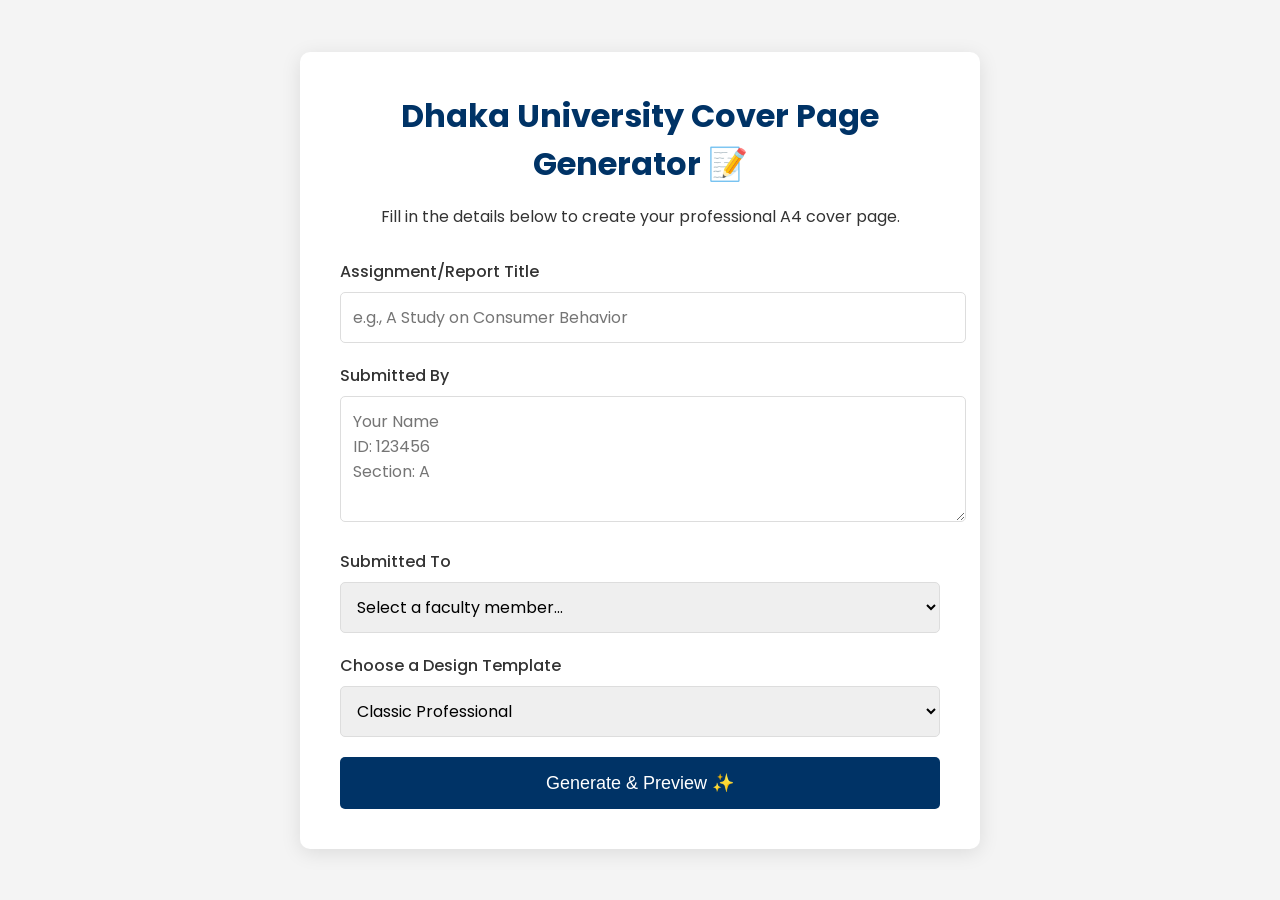
==== index.html @ d12b5afe "Add files via upload" ====
<!DOCTYPE html>
<html lang="en">
<head>
    <meta charset="UTF-8">
    <meta name="viewport" content="width=device-width, initial-scale=1.0">
    <title>DU Cover Page Generator</title>
    <link rel="stylesheet" href="style.css">
    <link rel="preconnect" href="https://fonts.googleapis.com">
    <link rel="preconnect" href="https://fonts.gstatic.com" crossorigin>
    <link href="https://fonts.googleapis.com/css2?family=Poppins:wght@300;400;500;700&display=swap" rel="stylesheet">
</head>
<body>

    <div class="container">
        <header>
            <h1>Dhaka University Cover Page Generator 📝</h1>
            <p>Fill in the details below to create your professional A4 cover page.</p>
        </header>
        
        <form id="cover-form">
            <div class="form-group">
                <label for="title">Assignment/Report Title</label>
                <input type="text" id="title" placeholder="e.g., A Study on Consumer Behavior" required>
            </div>

            <div class="form-group">
                <label for="submitted-by">Submitted By</label>
                <textarea id="submitted-by" rows="4" placeholder="Your Name&#10;ID: 123456&#10;Section: A" required></textarea>
            </div>

            <div class="form-group">
                <label for="teacher-list">Submitted To</label>
                <select id="teacher-list" required>
                    <option value="" disabled selected>Select a faculty member...</option>
                    </select>
            </div>

            <div class="form-group">
                <label for="template">Choose a Design Template</label>
                <select id="template" required>
                    <option value="template-1" selected>Classic Professional</option>
                    <option value="template-2">Modern Minimalist</option>
                    <option value="template-3">Elegant Border</option>
                    <option value="template-4">Bold Header</option>
                    <option value="template-5">Simple Centered</option>
                </select>
            </div>

            <button type="submit">Generate & Preview ✨</button>
        </form>
    </div>

    <script src="script.js"></script>
</body>
</html>
---- style.css ----
/* --- Global Styles & Main Page --- */
:root {
    --primary-color: #003366; /* DU Blue */
    --secondary-color: #f4f4f4;
    --text-color: #333;
    --border-color: #ddd;
    --font-main: 'Poppins', sans-serif;
    --font-serif: 'Merriweather', serif;
    --font-slab: 'Roboto Slab', serif;
}

body {
    font-family: var(--font-main);
    background-color: var(--secondary-color);
    color: var(--text-color);
    display: flex;
    justify-content: center;
    align-items: center;
    min-height: 100vh;
    margin: 0;
    padding: 20px;
    box-sizing: border-box;
}

.container {
    background: #fff;
    padding: 40px;
    border-radius: 10px;
    box-shadow: 0 4px 20px rgba(0, 0, 0, 0.1);
    width: 100%;
    max-width: 600px;
}

header {
    text-align: center;
    margin-bottom: 30px;
}

header h1 {
    color: var(--primary-color);
    margin: 0;
}

.form-group {
    margin-bottom: 20px;
}

.form-group label {
    display: block;
    font-weight: 500;
    margin-bottom: 8px;
}

.form-group input,
.form-group textarea,
.form-group select {
    width: 100%;
    padding: 12px;
    border: 1px solid var(--border-color);
    border-radius: 5px;
    font-size: 16px;
    font-family: var(--font-main);
    transition: border-color 0.3s, box-shadow 0.3s;
}

.form-group input:focus,
.form-group textarea:focus,
.form-group select:focus {
    outline: none;
    border-color: var(--primary-color);
    box-shadow: 0 0 5px rgba(0, 51, 102, 0.2);
}

textarea {
    resize: vertical;
}

button[type="submit"], #download-btn, .back-btn {
    width: 100%;
    padding: 15px;
    background: var(--primary-color);
    color: #fff;
    border: none;
    border-radius: 5px;
    font-size: 18px;
    font-weight: 500;
    cursor: pointer;
    transition: background-color 0.3s;
    text-align: center;
    text-decoration: none;
    display: inline-block;
}

button[type="submit"]:hover, #download-btn:hover {
    background: #002244; /* Darker Blue */
}

/* --- Preview Page Styles --- */
.preview-body {
    display: block; /* Override flex for scrolling */
}

.controls {
    text-align: center;
    background: #fff;
    padding: 20px;
    margin: 20px auto;
    border-radius: 8px;
    box-shadow: 0 4px 15px rgba(0,0,0,0.08);
    max-width: 210mm; /* A4 width */
}

.controls h2 {
    margin-top: 0;
}

#download-btn {
    margin-bottom: 10px;
}

.back-btn {
    background-color: #6c757d;
}
.back-btn:hover {
    background-color: #5a6268;
}

/* --- A4 Page & Content Styling --- */
#a4-page {
    width: 210mm;
    min-height: 297mm;
    padding: 20mm;
    margin: 20px auto;
    background: white;
    box-shadow: 0 0 15px rgba(0, 0, 0, 0.15);
    box-sizing: border-box;
    display: flex;
    flex-direction: column;
    justify-content: space-between;
    text-align: center;
}

.logo {
    max-width: 100px;
    margin: 0 auto 20px;
}

.university-info h2 {
    font-size: 24px;
    margin-top: 5px;
    margin-bottom: 60px;
}

.university-info p {
    font-size: 18px;
    margin: 4px 0;
}

.title-placeholder {
    font-size: 32px;
    margin: auto 0;
    font-weight: 700;
    padding: 40px 0;
}

.submission-details {
    display: flex;
    justify-content: space-between;
    text-align: left;
    margin-top: 60px;
    margin-bottom: auto;
    width: 100%;
}

.submission-details h3 {
    font-size: 16px;
    border-bottom: 1px solid var(--text-color);
    padding-bottom: 5px;
    margin-bottom: 10px;
}

.submission-details p {
    margin: 5px 0;
    line-height: 1.6;
    white-space: pre-wrap; /* To respect newlines in textarea */
}

.submitted-to, .submitted-by {
    width: 45%;
}

.submission-date {
    margin-top: 60px;
}


/* --- TEMPLATE STYLES --- */

/* Template 1: Classic Professional (Default) */
#a4-page.template-1 {
    font-family: var(--font-serif);
}
#a4-page.template-1 .title-placeholder {
    font-family: var(--font-slab);
    color: var(--primary-color);
}

/* Template 2: Modern Minimalist */
#a4-page.template-2 {
    font-family: var(--font-main);
    text-align: left;
}
#a4-page.template-2 .logo { margin: 0 0 40px 0; }
#a4-page.template-2 .university-info { margin-bottom: 40px; }
#a4-page.template-2 .title-placeholder { font-size: 40px; padding: 20px 0; }
#a4-page.template-2 .submission-date { text-align: left; }

/* Template 3: Elegant Border */
#a4-page.template-3 {
    border: 10px double var(--primary-color);
    padding: 15mm; /* Adjust padding for border */
    font-family: var(--font-serif);
}

/* Template 4: Bold Header */
#a4-page.template-4 .content {
    border-top: 15px solid var(--primary-color);
    padding-top: 30px;
}
#a4-page.template-4 .logo { width: 80px; }

/* Template 5: Simple Centered */
#a4-page.template-5 {
    font-family: var(--font-main);
    justify-content: center;
    align-items: center;
}
#a4-page.template-5 .content > * {
    margin-bottom: 25px;
}
#a4-page.template-5 .submission-details {
    flex-direction: column;
    align-items: center;
    text-align: center;
    gap: 30px;
}
#a4-page.template-5 .submitted-to,
#a4-page.template-5 .submitted-by {
    width: 100%;
}
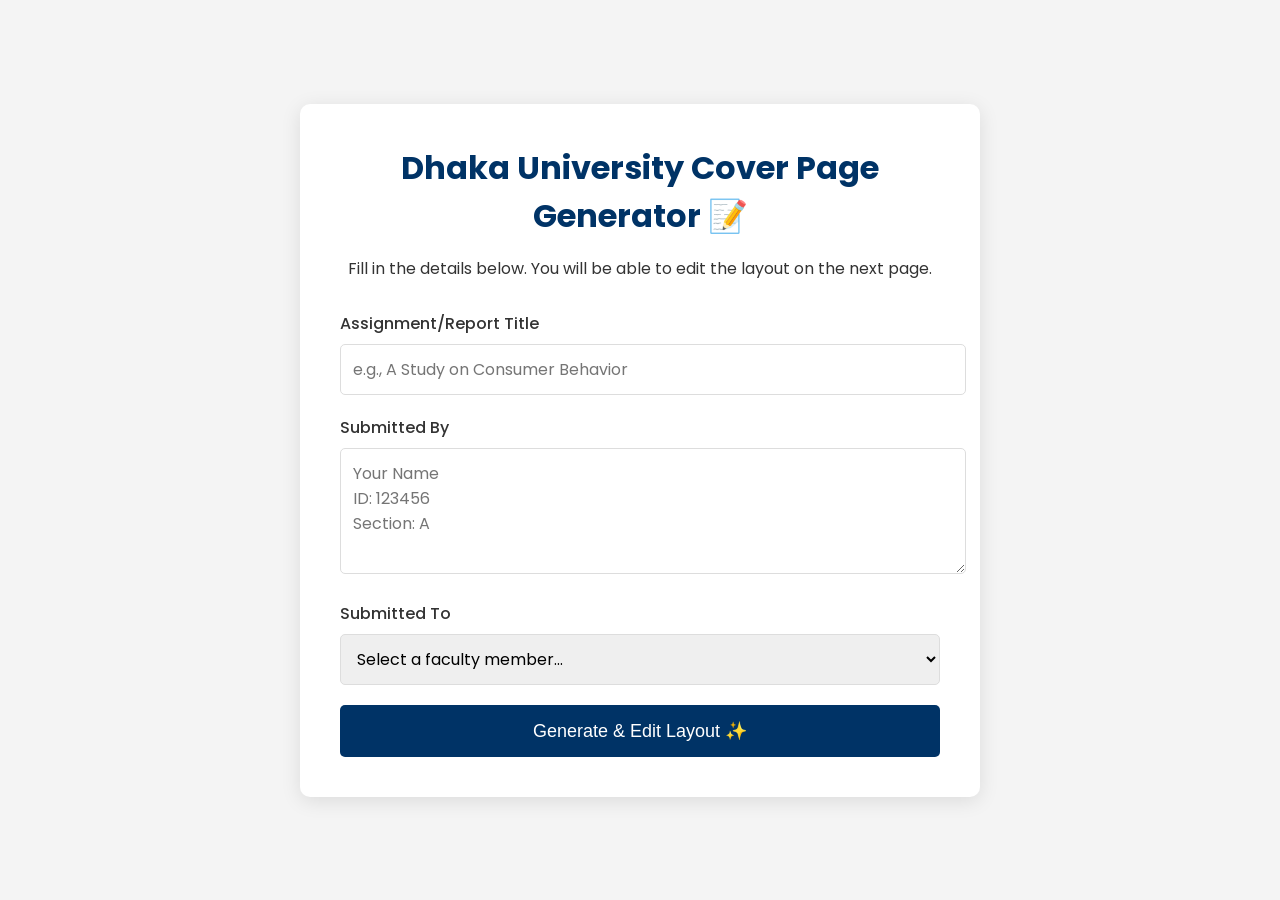
==== commit e107ddb3: "Update index.html logo, templ" ====
--- a/index.html
+++ b/index.html
@@ -14,7 +14,7 @@
     <div class="container">
         <header>
             <h1>Dhaka University Cover Page Generator 📝</h1>
-            <p>Fill in the details below to create your professional A4 cover page.</p>
+            <p>Fill in the details below. You will be able to edit the layout on the next page.</p>
         </header>
         
         <form id="cover-form">
@@ -35,18 +35,7 @@
                     </select>
             </div>
 
-            <div class="form-group">
-                <label for="template">Choose a Design Template</label>
-                <select id="template" required>
-                    <option value="template-1" selected>Classic Professional</option>
-                    <option value="template-2">Modern Minimalist</option>
-                    <option value="template-3">Elegant Border</option>
-                    <option value="template-4">Bold Header</option>
-                    <option value="template-5">Simple Centered</option>
-                </select>
-            </div>
-
-            <button type="submit">Generate & Preview ✨</button>
+            <button type="submit">Generate & Edit Layout ✨</button>
         </form>
     </div>
 
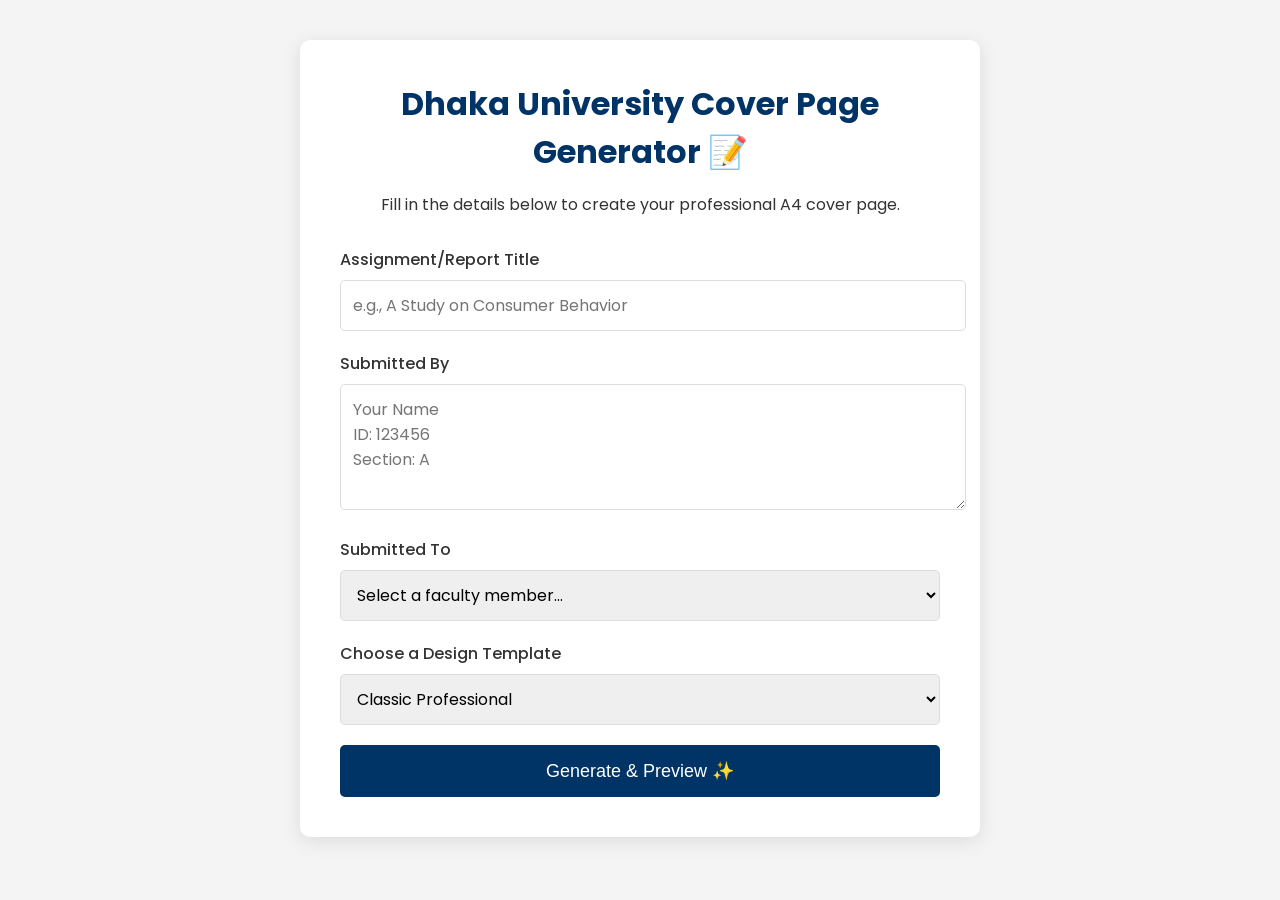
==== commit a0dd7480: "Update index.html" ====
--- a/index.html
+++ b/index.html
@@ -14,7 +14,7 @@
     <div class="container">
         <header>
             <h1>Dhaka University Cover Page Generator 📝</h1>
-            <p>Fill in the details below. You will be able to edit the layout on the next page.</p>
+            <p>Fill in the details below to create your professional A4 cover page.</p>
         </header>
         
         <form id="cover-form">
@@ -35,7 +35,18 @@
                     </select>
             </div>
 
-            <button type="submit">Generate & Edit Layout ✨</button>
+            <div class="form-group">
+                <label for="template">Choose a Design Template</label>
+                <select id="template" required>
+                    <option value="template-1" selected>Classic Professional</option>
+                    <option value="template-2">Modern Minimalist</option>
+                    <option value="template-3">Elegant Border</option>
+                    <option value="template-4">Bold Header</option>
+                    <option value="template-5">Simple Centered</option>
+                </select>
+            </div>
+
+            <button type="submit">Generate & Preview ✨</button>
         </form>
     </div>
 
--- a/style.css
+++ b/style.css
@@ -6,245 +6,70 @@
     --border-color: #ddd;
     --font-main: 'Poppins', sans-serif;
     --font-serif: 'Merriweather', serif;
-    --font-slab: 'Roboto Slab', serif;
 }
-
-body {
-    font-family: var(--font-main);
-    background-color: var(--secondary-color);
-    color: var(--text-color);
-    display: flex;
-    justify-content: center;
-    align-items: center;
-    min-height: 100vh;
-    margin: 0;
-    padding: 20px;
-    box-sizing: border-box;
-}
-
-.container {
-    background: #fff;
-    padding: 40px;
-    border-radius: 10px;
-    box-shadow: 0 4px 20px rgba(0, 0, 0, 0.1);
-    width: 100%;
-    max-width: 600px;
-}
-
-header {
-    text-align: center;
-    margin-bottom: 30px;
-}
-
-header h1 {
-    color: var(--primary-color);
-    margin: 0;
-}
-
-.form-group {
-    margin-bottom: 20px;
-}
-
-.form-group label {
-    display: block;
-    font-weight: 500;
-    margin-bottom: 8px;
-}
-
-.form-group input,
-.form-group textarea,
-.form-group select {
-    width: 100%;
-    padding: 12px;
-    border: 1px solid var(--border-color);
-    border-radius: 5px;
-    font-size: 16px;
-    font-family: var(--font-main);
-    transition: border-color 0.3s, box-shadow 0.3s;
-}
-
-.form-group input:focus,
-.form-group textarea:focus,
-.form-group select:focus {
-    outline: none;
-    border-color: var(--primary-color);
-    box-shadow: 0 0 5px rgba(0, 51, 102, 0.2);
-}
-
-textarea {
-    resize: vertical;
-}
-
-button[type="submit"], #download-btn, .back-btn {
-    width: 100%;
-    padding: 15px;
-    background: var(--primary-color);
-    color: #fff;
-    border: none;
-    border-radius: 5px;
-    font-size: 18px;
-    font-weight: 500;
-    cursor: pointer;
-    transition: background-color 0.3s;
-    text-align: center;
-    text-decoration: none;
-    display: inline-block;
-}
-
-button[type="submit"]:hover, #download-btn:hover {
-    background: #002244; /* Darker Blue */
-}
+body { font-family: var(--font-main); background-color: var(--secondary-color); color: var(--text-color); margin: 0; padding: 20px; box-sizing: border-box; }
+.container { background: #fff; padding: 40px; border-radius: 10px; box-shadow: 0 4px 20px rgba(0, 0, 0, 0.1); width: 100%; max-width: 600px; margin: 20px auto; }
+header { text-align: center; margin-bottom: 30px; }
+header h1 { color: var(--primary-color); margin: 0; }
+.form-group { margin-bottom: 20px; }
+.form-group label { display: block; font-weight: 500; margin-bottom: 8px; }
+.form-group input, .form-group textarea, .form-group select { width: 100%; padding: 12px; border: 1px solid var(--border-color); border-radius: 5px; font-size: 16px; font-family: var(--font-main); transition: border-color 0.3s, box-shadow 0.3s; }
+.form-group input:focus, .form-group textarea:focus, .form-group select:focus { outline: none; border-color: var(--primary-color); box-shadow: 0 0 5px rgba(0, 51, 102, 0.2); }
+textarea { resize: vertical; }
+button, .back-btn { width: 100%; padding: 15px; background: var(--primary-color); color: #fff; border: none; border-radius: 5px; font-size: 18px; font-weight: 500; cursor: pointer; transition: background-color 0.3s; text-align: center; text-decoration: none; display: inline-block; box-sizing: border-box; }
+button:hover { background: #002244; }
 
 /* --- Preview Page Styles --- */
-.preview-body {
-    display: block; /* Override flex for scrolling */
-}
-
-.controls {
-    text-align: center;
-    background: #fff;
-    padding: 20px;
-    margin: 20px auto;
-    border-radius: 8px;
-    box-shadow: 0 4px 15px rgba(0,0,0,0.08);
-    max-width: 210mm; /* A4 width */
-}
-
-.controls h2 {
-    margin-top: 0;
-}
-
-#download-btn {
-    margin-bottom: 10px;
-}
-
-.back-btn {
-    background-color: #6c757d;
-}
-.back-btn:hover {
-    background-color: #5a6268;
-}
+.preview-body { padding-top: 180px; }
+.controls { text-align: center; background: #fff; padding: 20px; border-radius: 8px; box-shadow: 0 4px 15px rgba(0,0,0,0.08); max-width: 800px; margin: 20px auto; position: fixed; top: 10px; left: 50%; transform: translateX(-50%); width: 95%; z-index: 100; }
+.controls h2 { margin: 0 0 10px 0; }
+.controls .options { display: flex; justify-content: center; gap: 20px; margin: 15px 0; }
+.controls .option-item { display: flex; align-items: center; gap: 5px; }
+.controls .actions { display: flex; gap: 10px; }
+#undo-btn { background-color: #ffc107; color: #333; }
+#undo-btn:hover { background-color: #e0a800; }
+.back-btn { background-color: #6c757d; padding: 15px; }
+.back-btn:hover { background-color: #5a6268; }
 
 /* --- A4 Page & Content Styling --- */
 #a4-page {
+    position: relative; /* Crucial for positioning children */
     width: 210mm;
-    min-height: 297mm;
-    padding: 20mm;
+    height: 297mm;
     margin: 20px auto;
     background: white;
     box-shadow: 0 0 15px rgba(0, 0, 0, 0.15);
     box-sizing: border-box;
-    display: flex;
-    flex-direction: column;
-    justify-content: space-between;
-    text-align: center;
+    overflow: hidden; /* Hide anything dragged outside */
 }
+#a4-page.has-border { border: 10px double var(--primary-color); }
+.interactive-element {
+    position: absolute;
+    box-sizing: border-box;
+    padding: 10px;
+    min-width: 50px;
+    min-height: 40px;
+    touch-action: none; /* Recommended for interact.js */
+    border: 1px dashed transparent; /* Show border on hover */
+}
+.interactive-element:hover:not(.editing) {
+    border-color: #007bff;
+    cursor: move;
+}
+.interactive-element.editing { border: 1px solid #007bff; }
+.interactive-element > * { height: 100%; width: 100%; }
+/* Remove default margins from elements inside interactive divs */
+.interactive-element h1, .interactive-element h2, .interactive-element p { margin: 0; }
+/* Make text and images un-draggable by default browser behavior */
+.interactive-element p, .interactive-element h1, .interactive-element h2, .interactive-element img { user-select: none; }
+.interactive-element [contenteditable="true"] { outline: 2px solid #007bff; background: rgba(0, 123, 255, 0.05); user-select: text; }
+.logo { max-width: 100%; height: auto; }
+.title-placeholder { font-size: 32px; font-weight: 700; }
+.submitted-to h3, .submitted-by h3 { border-bottom: 1px solid #333; padding-bottom: 5px; margin-bottom: 10px; }
+.submitted-by p { white-space: pre-wrap; } /* Respect newlines from textarea */
+.submission-date { text-align: center; }
+#date-element.hidden { display: none; }
 
-.logo {
-    max-width: 100px;
-    margin: 0 auto 20px;
-}
-
-.university-info h2 {
-    font-size: 24px;
-    margin-top: 5px;
-    margin-bottom: 60px;
-}
-
-.university-info p {
-    font-size: 18px;
-    margin: 4px 0;
-}
-
-.title-placeholder {
-    font-size: 32px;
-    margin: auto 0;
-    font-weight: 700;
-    padding: 40px 0;
-}
-
-.submission-details {
-    display: flex;
-    justify-content: space-between;
-    text-align: left;
-    margin-top: 60px;
-    margin-bottom: auto;
-    width: 100%;
-}
-
-.submission-details h3 {
-    font-size: 16px;
-    border-bottom: 1px solid var(--text-color);
-    padding-bottom: 5px;
-    margin-bottom: 10px;
-}
-
-.submission-details p {
-    margin: 5px 0;
-    line-height: 1.6;
-    white-space: pre-wrap; /* To respect newlines in textarea */
-}
-
-.submitted-to, .submitted-by {
-    width: 45%;
-}
-
-.submission-date {
-    margin-top: 60px;
-}
-
-
-/* --- TEMPLATE STYLES --- */
-
-/* Template 1: Classic Professional (Default) */
-#a4-page.template-1 {
-    font-family: var(--font-serif);
-}
-#a4-page.template-1 .title-placeholder {
-    font-family: var(--font-slab);
-    color: var(--primary-color);
-}
-
-/* Template 2: Modern Minimalist */
-#a4-page.template-2 {
-    font-family: var(--font-main);
-    text-align: left;
-}
-#a4-page.template-2 .logo { margin: 0 0 40px 0; }
-#a4-page.template-2 .university-info { margin-bottom: 40px; }
-#a4-page.template-2 .title-placeholder { font-size: 40px; padding: 20px 0; }
-#a4-page.template-2 .submission-date { text-align: left; }
-
-/* Template 3: Elegant Border */
-#a4-page.template-3 {
-    border: 10px double var(--primary-color);
-    padding: 15mm; /* Adjust padding for border */
-    font-family: var(--font-serif);
-}
-
-/* Template 4: Bold Header */
-#a4-page.template-4 .content {
-    border-top: 15px solid var(--primary-color);
-    padding-top: 30px;
-}
-#a4-page.template-4 .logo { width: 80px; }
-
-/* Template 5: Simple Centered */
-#a4-page.template-5 {
-    font-family: var(--font-main);
-    justify-content: center;
-    align-items: center;
-}
-#a4-page.template-5 .content > * {
-    margin-bottom: 25px;
-}
-#a4-page.template-5 .submission-details {
-    flex-direction: column;
-    align-items: center;
-    text-align: center;
-    gap: 30px;
-}
-#a4-page.template-5 .submitted-to,
-#a4-page.template-5 .submitted-by {
-    width: 100%;
-}
+/* --- Hide editing artifacts during PDF generation --- */
+.is-printing .interactive-element { border-color: transparent !important; }
+.is-printing .resize-handle { display: none !important; }
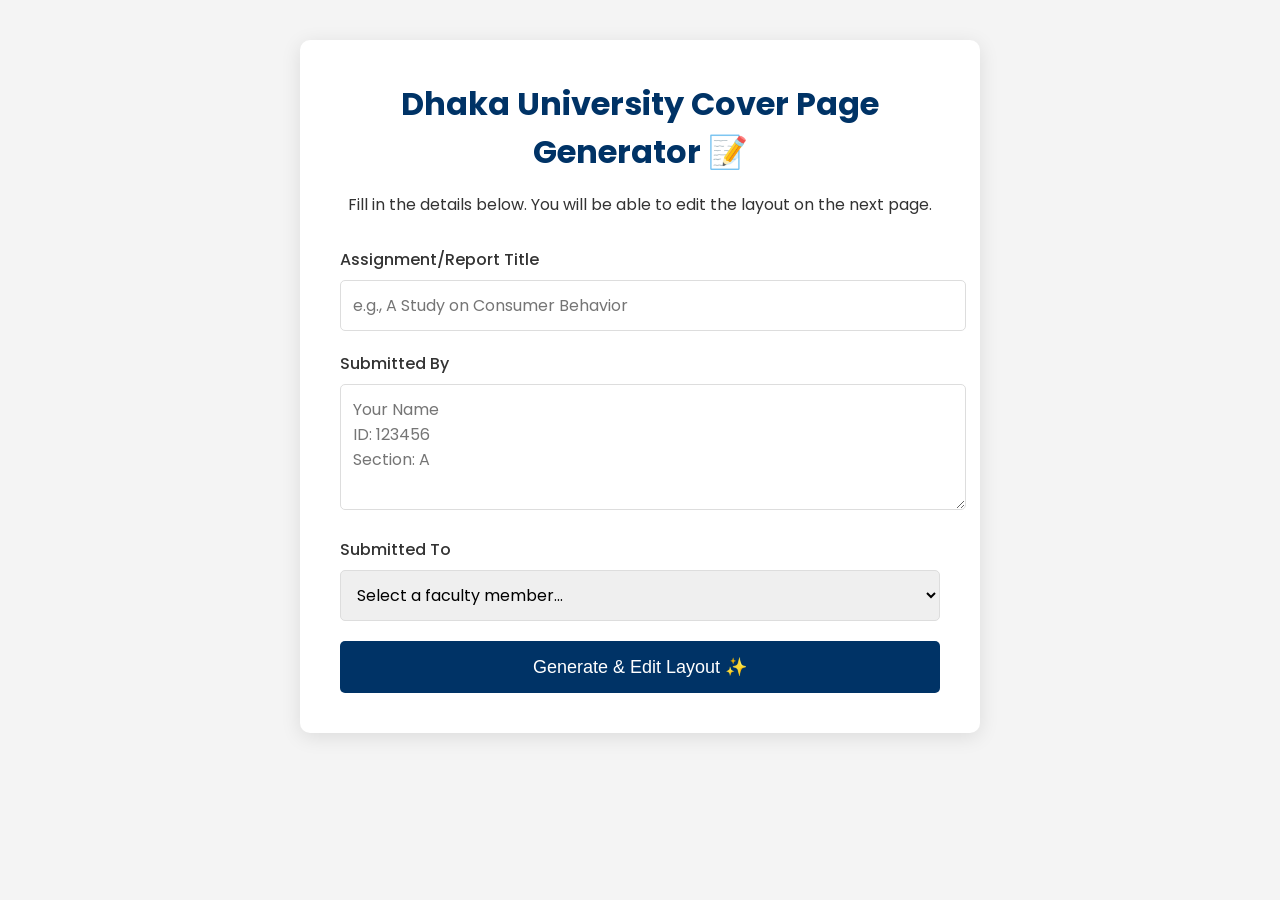
==== commit 295b2765: "Update index.html" ====
--- a/index.html
+++ b/index.html
@@ -14,39 +14,28 @@
     <div class="container">
         <header>
             <h1>Dhaka University Cover Page Generator 📝</h1>
-            <p>Fill in the details below to create your professional A4 cover page.</p>
+            <p>Fill in the details below. You will be able to edit the layout on the next page.</p>
         </header>
         
         <form id="cover-form">
             <div class="form-group">
                 <label for="title">Assignment/Report Title</label>
-                <input type="text" id="title" placeholder="e.g., A Study on Consumer Behavior" required>
+                <input type="text" id="title" placeholder="e.g., A Study on Consumer Behavior">
             </div>
 
             <div class="form-group">
                 <label for="submitted-by">Submitted By</label>
-                <textarea id="submitted-by" rows="4" placeholder="Your Name&#10;ID: 123456&#10;Section: A" required></textarea>
+                <textarea id="submitted-by" rows="4" placeholder="Your Name&#10;ID: 123456&#10;Section: A"></textarea>
             </div>
 
             <div class="form-group">
                 <label for="teacher-list">Submitted To</label>
-                <select id="teacher-list" required>
+                <select id="teacher-list">
                     <option value="" disabled selected>Select a faculty member...</option>
                     </select>
             </div>
 
-            <div class="form-group">
-                <label for="template">Choose a Design Template</label>
-                <select id="template" required>
-                    <option value="template-1" selected>Classic Professional</option>
-                    <option value="template-2">Modern Minimalist</option>
-                    <option value="template-3">Elegant Border</option>
-                    <option value="template-4">Bold Header</option>
-                    <option value="template-5">Simple Centered</option>
-                </select>
-            </div>
-
-            <button type="submit">Generate & Preview ✨</button>
+            <button type="submit">Generate & Edit Layout ✨</button>
         </form>
     </div>
 
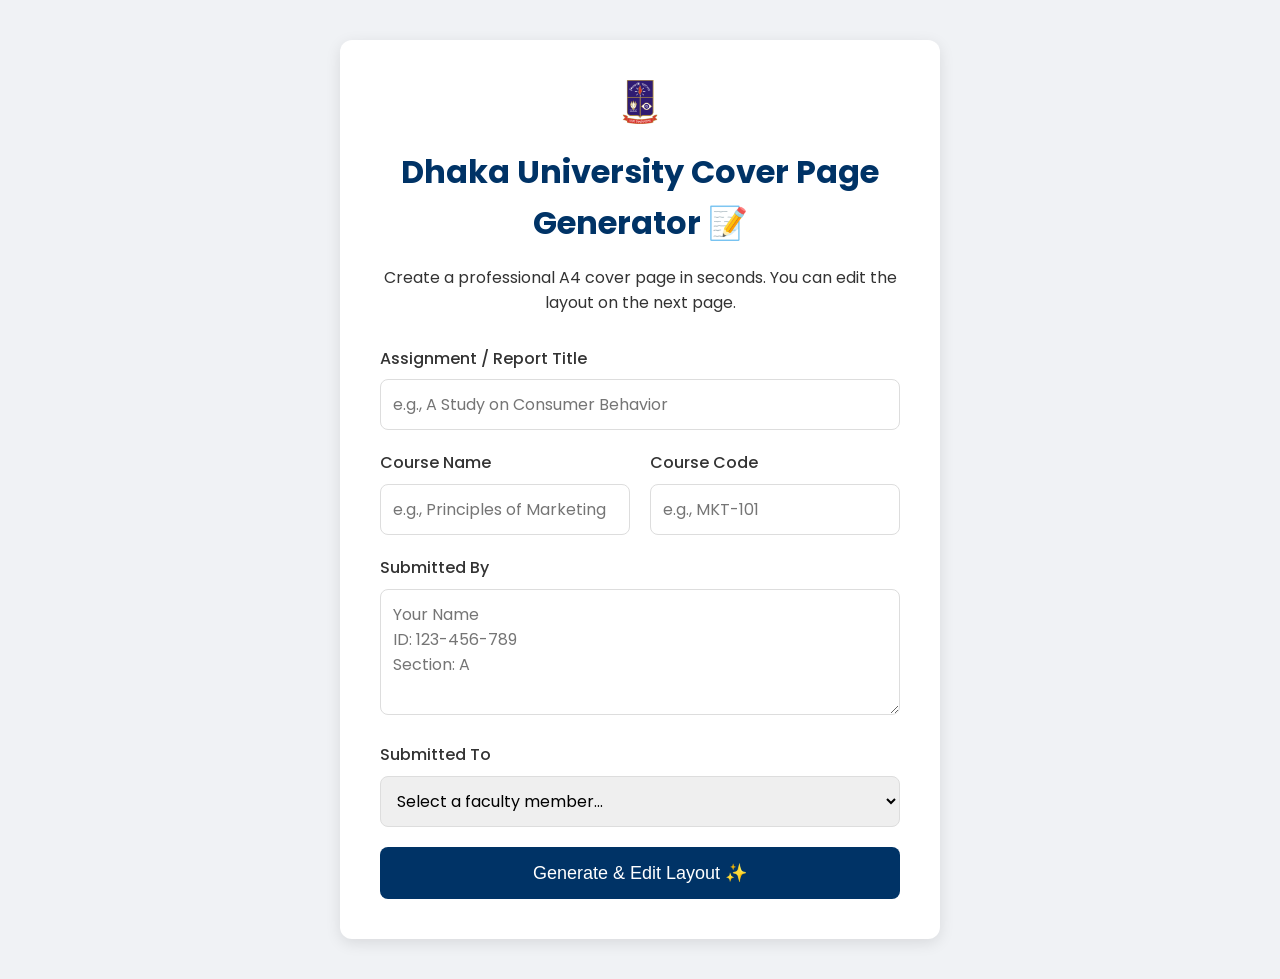
==== commit 4df756fa: "Update index.html" ====
--- a/index.html
+++ b/index.html
@@ -11,33 +11,45 @@
 </head>
 <body>
 
-    <div class="container">
-        <header>
+    <main class="container">
+        <header class="main-header">
+            <img src="du-logo.png" alt="Dhaka University Logo" class="header-logo">
             <h1>Dhaka University Cover Page Generator 📝</h1>
-            <p>Fill in the details below. You will be able to edit the layout on the next page.</p>
+            <p>Create a professional A4 cover page in seconds. You can edit the layout on the next page.</p>
         </header>
         
         <form id="cover-form">
             <div class="form-group">
-                <label for="title">Assignment/Report Title</label>
+                <label for="title">Assignment / Report Title</label>
                 <input type="text" id="title" placeholder="e.g., A Study on Consumer Behavior">
+            </div>
+
+            <div class="form-row">
+                <div class="form-group">
+                    <label for="course-name">Course Name</label>
+                    <input type="text" id="course-name" placeholder="e.g., Principles of Marketing">
+                </div>
+                <div class="form-group">
+                    <label for="course-code">Course Code</label>
+                    <input type="text" id="course-code" placeholder="e.g., MKT-101">
+                </div>
             </div>
 
             <div class="form-group">
                 <label for="submitted-by">Submitted By</label>
-                <textarea id="submitted-by" rows="4" placeholder="Your Name&#10;ID: 123456&#10;Section: A"></textarea>
+                <textarea id="submitted-by" rows="4" placeholder="Your Name&#10;ID: 123-456-789&#10;Section: A"></textarea>
             </div>
 
             <div class="form-group">
                 <label for="teacher-list">Submitted To</label>
                 <select id="teacher-list">
                     <option value="" disabled selected>Select a faculty member...</option>
-                    </select>
+                </select>
             </div>
 
-            <button type="submit">Generate & Edit Layout ✨</button>
+            <button type="submit" class="cta-button">Generate & Edit Layout ✨</button>
         </form>
-    </div>
+    </main>
 
     <script src="script.js"></script>
 </body>
--- a/style.css
+++ b/style.css
@@ -1,75 +1,65 @@
-/* --- Global Styles & Main Page --- */
-:root {
-    --primary-color: #003366; /* DU Blue */
-    --secondary-color: #f4f4f4;
-    --text-color: #333;
-    --border-color: #ddd;
-    --font-main: 'Poppins', sans-serif;
-    --font-serif: 'Merriweather', serif;
-}
-body { font-family: var(--font-main); background-color: var(--secondary-color); color: var(--text-color); margin: 0; padding: 20px; box-sizing: border-box; }
-.container { background: #fff; padding: 40px; border-radius: 10px; box-shadow: 0 4px 20px rgba(0, 0, 0, 0.1); width: 100%; max-width: 600px; margin: 20px auto; }
-header { text-align: center; margin-bottom: 30px; }
-header h1 { color: var(--primary-color); margin: 0; }
+/* --- Global Styles & Variables --- */
+:root { --primary-color: #003366; --secondary-color: #f0f2f5; --text-color: #333; --border-color: #ddd; --accent-color: #005a9c; --font-main: 'Poppins', sans-serif; --font-serif: 'Merriweather', serif; --font-modern: 'Montserrat', sans-serif; --shadow: 0 4px 15px rgba(0, 0, 0, 0.1); }
+* { box-sizing: border-box; }
+body { font-family: var(--font-main); background-color: var(--secondary-color); color: var(--text-color); margin: 0; padding: 20px; line-height: 1.6; }
+
+/* --- Form Page (index.html) --- */
+.container { background: #fff; padding: clamp(20px, 5vw, 40px); border-radius: 12px; box-shadow: var(--shadow); width: 100%; max-width: 600px; margin: 20px auto; }
+.main-header { text-align: center; margin-bottom: 30px; }
+.header-logo { width: 60px; margin-bottom: 15px; }
+.main-header h1 { color: var(--primary-color); margin: 0; font-size: clamp(1.5rem, 4vw, 2rem); }
 .form-group { margin-bottom: 20px; }
+.form-row { display: flex; flex-wrap: wrap; gap: 20px; }
+.form-row .form-group { flex: 1; min-width: 200px; }
 .form-group label { display: block; font-weight: 500; margin-bottom: 8px; }
-.form-group input, .form-group textarea, .form-group select { width: 100%; padding: 12px; border: 1px solid var(--border-color); border-radius: 5px; font-size: 16px; font-family: var(--font-main); transition: border-color 0.3s, box-shadow 0.3s; }
-.form-group input:focus, .form-group textarea:focus, .form-group select:focus { outline: none; border-color: var(--primary-color); box-shadow: 0 0 5px rgba(0, 51, 102, 0.2); }
-textarea { resize: vertical; }
-button, .back-btn { width: 100%; padding: 15px; background: var(--primary-color); color: #fff; border: none; border-radius: 5px; font-size: 18px; font-weight: 500; cursor: pointer; transition: background-color 0.3s; text-align: center; text-decoration: none; display: inline-block; box-sizing: border-box; }
-button:hover { background: #002244; }
+.form-group input, .form-group textarea, .form-group select { width: 100%; padding: 12px; border: 1px solid var(--border-color); border-radius: 8px; font-size: 16px; font-family: var(--font-main); transition: all 0.2s ease-in-out; }
+.form-group input:focus, .form-group textarea:focus, .form-group select:focus { outline: none; border-color: var(--primary-color); box-shadow: 0 0 0 3px rgba(0, 80, 158, 0.2); }
+.cta-button { width: 100%; padding: 15px; background: var(--primary-color); color: #fff; border: none; border-radius: 8px; font-size: 18px; font-weight: 500; cursor: pointer; transition: background-color 0.3s, transform 0.2s; }
+.cta-button:hover { background: var(--accent-color); transform: translateY(-2px); }
 
-/* --- Preview Page Styles --- */
-.preview-body { padding-top: 180px; }
-.controls { text-align: center; background: #fff; padding: 20px; border-radius: 8px; box-shadow: 0 4px 15px rgba(0,0,0,0.08); max-width: 800px; margin: 20px auto; position: fixed; top: 10px; left: 50%; transform: translateX(-50%); width: 95%; z-index: 100; }
-.controls h2 { margin: 0 0 10px 0; }
-.controls .options { display: flex; justify-content: center; gap: 20px; margin: 15px 0; }
-.controls .option-item { display: flex; align-items: center; gap: 5px; }
-.controls .actions { display: flex; gap: 10px; }
-#undo-btn { background-color: #ffc107; color: #333; }
-#undo-btn:hover { background-color: #e0a800; }
-.back-btn { background-color: #6c757d; padding: 15px; }
-.back-btn:hover { background-color: #5a6268; }
+/* --- Editor Page (preview.html) --- */
+.preview-body { padding: 0; }
+.controls { background: #fff; padding: 15px; box-shadow: var(--shadow); text-align: center; border-bottom: 1px solid var(--border-color); }
+.controls h2 { margin: 0 0 5px; }
+.controls .instructions { margin: 0 0 15px; font-size: 0.9em; color: #666; }
+.options { display: flex; flex-wrap: wrap; gap: 15px 25px; justify-content: center; margin-bottom: 15px; }
+.option-item { display: flex; align-items: center; gap: 8px; }
+.option-item select { border: 1px solid var(--border-color); border-radius: 6px; padding: 5px; font-family: var(--font-main); }
+.actions { display: flex; flex-wrap: wrap; gap: 10px; justify-content: center; }
+.control-button { padding: 10px 15px; border: 1px solid var(--border-color); background-color: #fff; color: var(--text-color); border-radius: 8px; cursor: pointer; transition: all 0.2s; font-size: 14px; font-weight: 500; text-decoration: none; }
+#undo-btn { background-color: #ffc107; border-color: #ffc107; }
+#add-textbox-btn { background-color: #28a745; color: white; border-color: #28a745; }
+.actions > .cta-button, .actions > .back-btn { width: auto; flex-grow: 1; }
+.back-btn { background-color: #6c757d; color: white; border-color: #6c757d; }
+.a4-container { width: 100%; padding: 20px; display: flex; justify-content: center; }
+#a4-page { position: relative; width: 210mm; height: 297mm; background: white; box-shadow: var(--shadow); overflow: hidden; transform-origin: top center; transform: scale(var(--page-scale, 1)); }
+.course-info-placeholder { font-size: 14px; color: #555; }
 
-/* --- A4 Page & Content Styling --- */
-#a4-page {
-    position: relative; /* Crucial for positioning children */
-    width: 210mm;
-    height: 297mm;
-    margin: 20px auto;
-    background: white;
-    box-shadow: 0 0 15px rgba(0, 0, 0, 0.15);
-    box-sizing: border-box;
-    overflow: hidden; /* Hide anything dragged outside */
-}
-#a4-page.has-border { border: 10px double var(--primary-color); }
-.interactive-element {
-    position: absolute;
-    box-sizing: border-box;
-    padding: 10px;
-    min-width: 50px;
-    min-height: 40px;
-    touch-action: none; /* Recommended for interact.js */
-    border: 1px dashed transparent; /* Show border on hover */
-}
-.interactive-element:hover:not(.editing) {
-    border-color: #007bff;
-    cursor: move;
-}
-.interactive-element.editing { border: 1px solid #007bff; }
-.interactive-element > * { height: 100%; width: 100%; }
-/* Remove default margins from elements inside interactive divs */
-.interactive-element h1, .interactive-element h2, .interactive-element p { margin: 0; }
-/* Make text and images un-draggable by default browser behavior */
-.interactive-element p, .interactive-element h1, .interactive-element h2, .interactive-element img { user-select: none; }
-.interactive-element [contenteditable="true"] { outline: 2px solid #007bff; background: rgba(0, 123, 255, 0.05); user-select: text; }
-.logo { max-width: 100%; height: auto; }
-.title-placeholder { font-size: 32px; font-weight: 700; }
-.submitted-to h3, .submitted-by h3 { border-bottom: 1px solid #333; padding-bottom: 5px; margin-bottom: 10px; }
-.submitted-by p { white-space: pre-wrap; } /* Respect newlines from textarea */
-.submission-date { text-align: center; }
+/* --- Interactive Elements & Formatting Toolbar --- */
+.interactive-element { position: absolute; padding: 10px; touch-action: none; border: 2px solid transparent; transition: border-color 0.2s; }
+.interactive-element:hover { border-color: rgba(0, 90, 156, 0.3); }
+.interactive-element.selected { border-color: var(--accent-color) !important; }
+.text-content { width: 100%; height: 100%; user-select: none; overflow: hidden; }
+.text-content:focus { outline: none; user-select: text; }
 #date-element.hidden { display: none; }
+.is-printing .interactive-element { border-color: transparent !important; }
+#format-toolbar { position: absolute; display: flex; align-items: center; gap: 4px; background: #2d3748; padding: 6px; border-radius: 8px; box-shadow: var(--shadow); z-index: 1000; transition: opacity 0.1s ease-in-out, transform 0.1s ease-in-out; }
+#format-toolbar.hidden { opacity: 0; pointer-events: none; transform: translateY(-10px); }
+#format-toolbar button { background: transparent; border: none; color: white; padding: 6px 8px; border-radius: 6px; cursor: pointer; font-size: 14px; line-height: 1; }
+#format-toolbar button:hover { background-color: rgba(255, 255, 255, 0.2); }
+#format-toolbar svg { width: 20px; height: 20px; fill: currentColor; pointer-events: none; }
+#format-toolbar .separator { width: 1px; height: 20px; background-color: #666; margin: 0 4px; }
 
-/* --- Hide editing artifacts during PDF generation --- */
-.is-printing .interactive-element { border-color: transparent !important; }
-.is-printing .resize-handle { display: none !important; }
+/* --- TEMPLATE & BORDER STYLES --- */
+#a4-page.has-border { box-shadow: var(--shadow), inset 0 0 0 5px #fff, inset 0 0 0 7px var(--primary-color); }
+#a4-page.template-formal { font-family: var(--font-serif); }
+#a4-page.template-formal.has-border { box-shadow: var(--shadow), inset 0 0 0 5px #fff, inset 0 0 0 10px var(--primary-color); }
+#a4-page.template-modern { font-family: var(--font-modern); }
+#a4-page.template-modern.has-border { box-shadow: var(--shadow), inset 5px 0 0 0 var(--primary-color); }
+#a4-page.template-minimal { font-family: var(--font-modern); font-weight: 300; }
+#a4-page.template-minimal.has-border { box-shadow: var(--shadow), inset 0 0 0 5px #fff, inset 0 0 0 6px #eee; }
+#a4-page.template-creative.has-border { outline: 2px dashed var(--accent-color); outline-offset: -7px; }
+
+/* --- Mobile Responsiveness --- */
+@media (max-width: 810px) { body { padding: 0; } .a4-container { padding: 10px; } }
+@media (max-width: 640px) { .container { margin: 0; border-radius: 0; } .actions { flex-direction: column; } .actions > * { width: 100%; } }
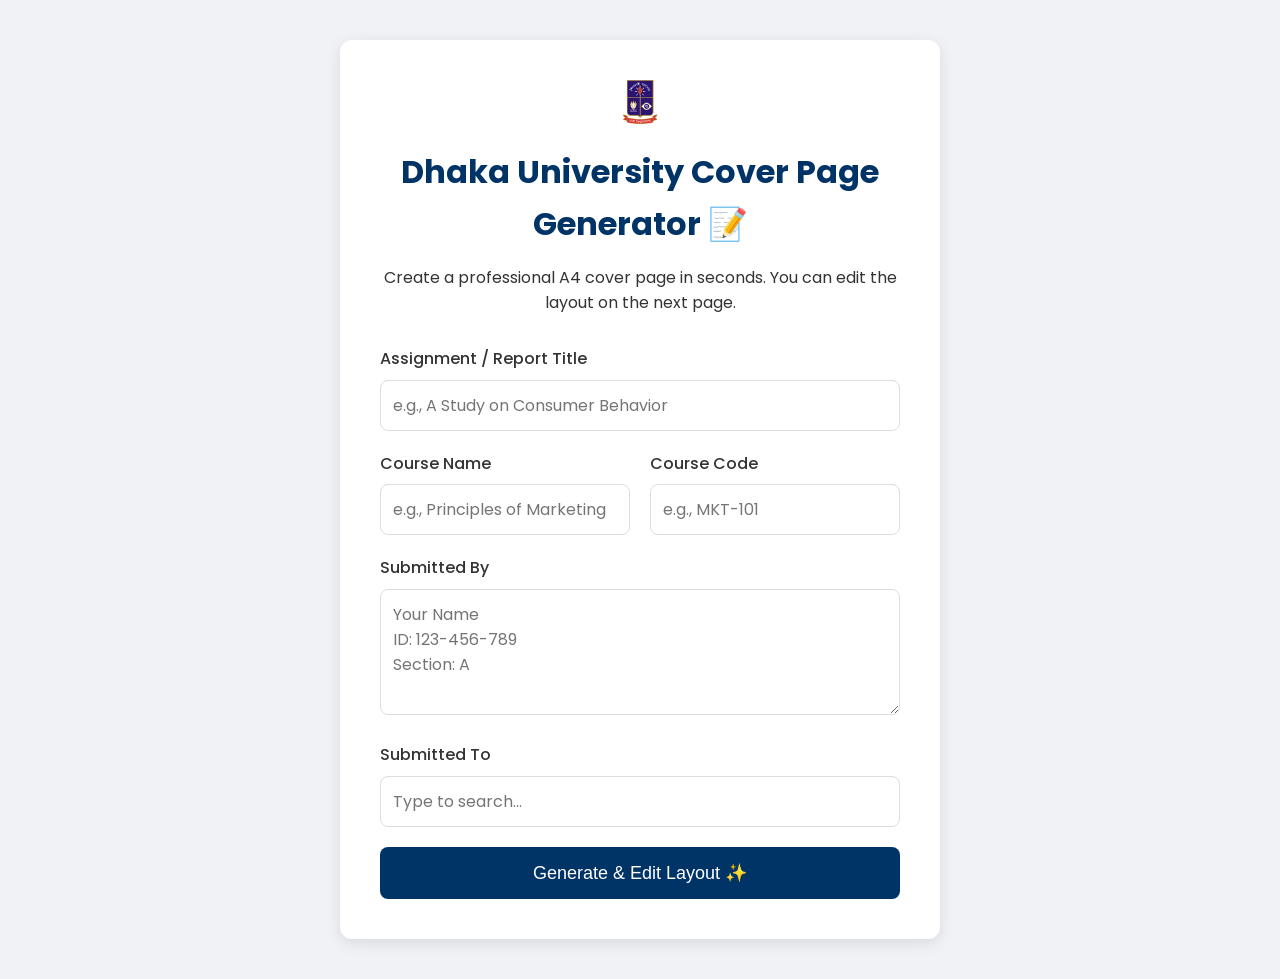
==== commit 9b45900f: "Update index.html" ====
--- a/index.html
+++ b/index.html
@@ -40,11 +40,11 @@
                 <textarea id="submitted-by" rows="4" placeholder="Your Name&#10;ID: 123-456-789&#10;Section: A"></textarea>
             </div>
 
-            <div class="form-group">
-                <label for="teacher-list">Submitted To</label>
-                <select id="teacher-list">
-                    <option value="" disabled selected>Select a faculty member...</option>
-                </select>
+            <div class="form-group autocomplete-container">
+                <label for="teacher-input">Submitted To</label>
+                <input type="text" id="teacher-input" placeholder="Type to search..." autocomplete="off">
+                <input type="hidden" id="teacher-data">
+                <div id="teacher-suggestions" class="suggestions-container"></div>
             </div>
 
             <button type="submit" class="cta-button">Generate & Edit Layout ✨</button>
--- a/style.css
+++ b/style.css
@@ -41,6 +41,9 @@
 .interactive-element.selected { border-color: var(--accent-color) !important; }
 .text-content { width: 100%; height: 100%; user-select: none; overflow: hidden; }
 .text-content:focus { outline: none; user-select: text; }
+#logo-element img { width: 100%; height: 100%; object-fit: contain; }
+.dimension-display { display: none; position: absolute; bottom: 0; left: 0; width: 100%; background-color: rgba(0, 0, 0, 0.6); color: white; text-align: center; font-size: 12px; padding: 2px 0; font-family: monospace; }
+.interactive-element.selected .dimension-display { display: block; }
 #date-element.hidden { display: none; }
 .is-printing .interactive-element { border-color: transparent !important; }
 #format-toolbar { position: absolute; display: flex; align-items: center; gap: 4px; background: #2d3748; padding: 6px; border-radius: 8px; box-shadow: var(--shadow); z-index: 1000; transition: opacity 0.1s ease-in-out, transform 0.1s ease-in-out; }
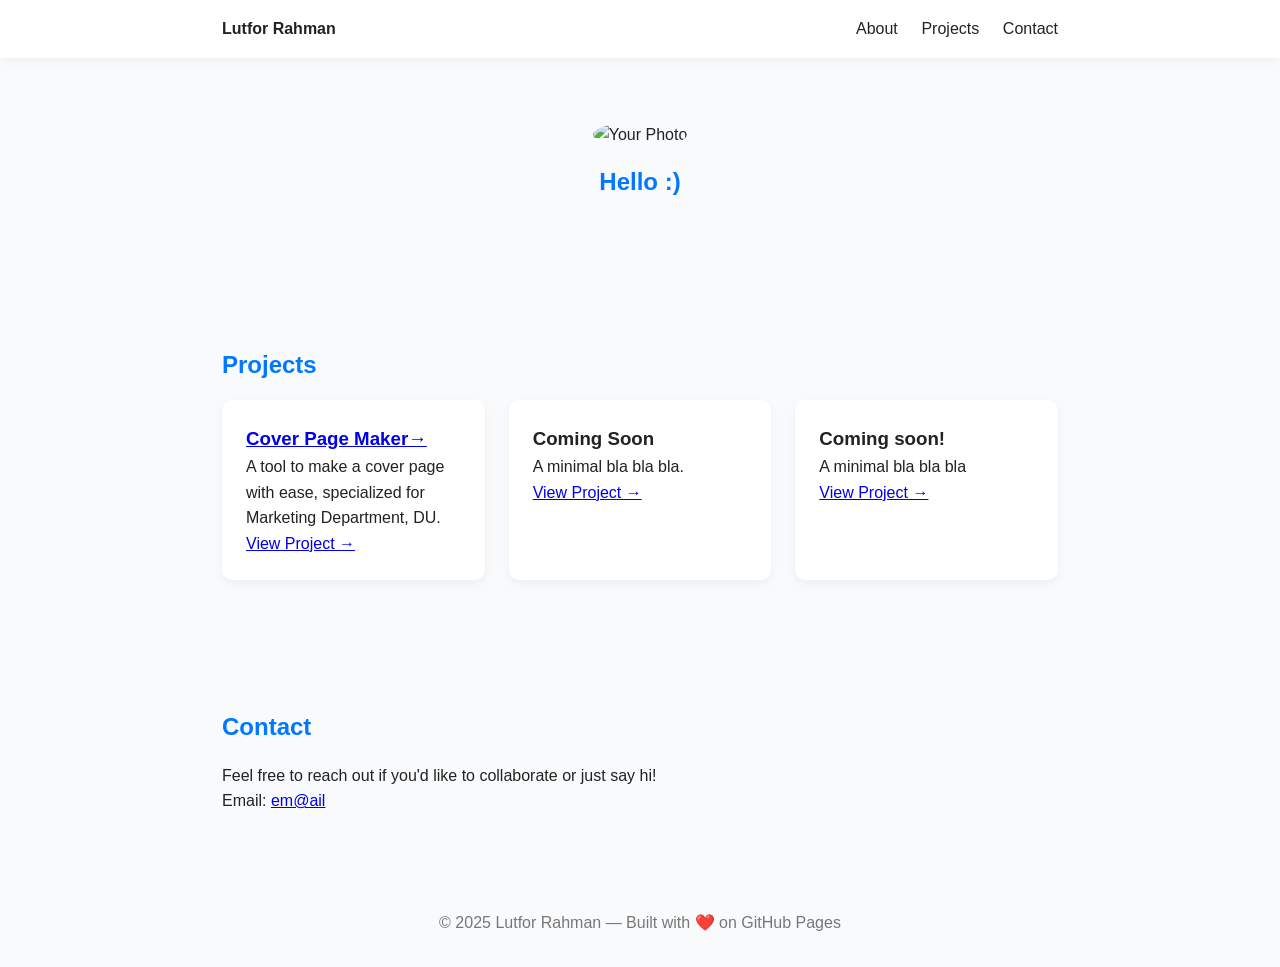
==== commit cb440a76: "Update index.html" ====
--- a/index.html
+++ b/index.html
@@ -1,56 +1,148 @@
+
 <!DOCTYPE html>
 <html lang="en">
 <head>
-    <meta charset="UTF-8">
-    <meta name="viewport" content="width=device-width, initial-scale=1.0">
-    <title>DU Cover Page Generator</title>
-    <link rel="stylesheet" href="style.css">
-    <link rel="preconnect" href="https://fonts.googleapis.com">
-    <link rel="preconnect" href="https://fonts.gstatic.com" crossorigin>
-    <link href="https://fonts.googleapis.com/css2?family=Poppins:wght@300;400;500;700&display=swap" rel="stylesheet">
+  <meta charset="UTF-8" />
+  <meta name="viewport" content="width=device-width, initial-scale=1.0" />
+  <title>Lutfor Rahman — Portfolio</title>
+  <style>
+    :root {
+      --accent: #0078ff;
+      --bg: #f9fafc;
+      --text: #222;
+      --card: #fff;
+    }
+
+    * { box-sizing: border-box; margin: 0; padding: 0; }
+    body {
+      font-family: "Segoe UI", Roboto, Helvetica, Arial, sans-serif;
+      background: var(--bg);
+      color: var(--text);
+      line-height: 1.6;
+    }
+
+    header {
+      background: var(--card);
+      box-shadow: 0 2px 10px rgba(0,0,0,0.05);
+      position: sticky;
+      top: 0;
+      z-index: 10;
+    }
+    nav {
+      max-width: 900px;
+      margin: auto;
+      display: flex;
+      justify-content: space-between;
+      align-items: center;
+      padding: 1rem 2rem;
+    }
+    nav a {
+      color: var(--text);
+      text-decoration: none;
+      margin-left: 1.2rem;
+      font-weight: 500;
+    }
+    nav a:hover { color: var(--accent); }
+
+    section {
+      max-width: 900px;
+      margin: auto;
+      padding: 4rem 2rem;
+    }
+
+    h1, h2 {
+      color: var(--accent);
+      margin-bottom: 1rem;
+    }
+
+    .intro {
+      text-align: center;
+      padding-top: 4rem;
+    }
+    .intro img {
+      width: 120px;
+      height: 120px;
+      border-radius: 50%;
+      margin-bottom: 1rem;
+    }
+
+    .projects {
+      display: grid;
+      grid-template-columns: repeat(auto-fit, minmax(250px, 1fr));
+      gap: 1.5rem;
+    }
+
+    .card {
+      background: var(--card);
+      padding: 1.5rem;
+      border-radius: 10px;
+      box-shadow: 0 4px 10px rgba(0,0,0,0.05);
+      transition: transform 0.2s ease, box-shadow 0.2s ease;
+    }
+    .card:hover {
+      transform: translateY(-4px);
+      box-shadow: 0 6px 14px rgba(0,0,0,0.08);
+    }
+    footer {
+      text-align: center;
+      padding: 2rem;
+      color: #777;
+    }
+
+    html {
+      scroll-behavior: smooth;
+    }
+  </style>
 </head>
 <body>
 
-    <main class="container">
-        <header class="main-header">
-            <img src="du-logo.png" alt="Dhaka University Logo" class="header-logo">
-            <h1>Dhaka University Cover Page Generator 📝</h1>
-            <p>Create a professional A4 cover page in seconds. You can edit the layout on the next page.</p>
-        </header>
-        
-        <form id="cover-form">
-            <div class="form-group">
-                <label for="title">Assignment / Report Title</label>
-                <input type="text" id="title" placeholder="e.g., A Study on Consumer Behavior">
-            </div>
+  <header>
+    <nav>
+      <div><strong>Lutfor Rahman</strong></div>
+      <div>
+        <a href="#about">About</a>
+        <a href="#projects">Projects</a>
+        <a href="#contact">Contact</a>
+      </div>
+    </nav>
+  </header>
 
-            <div class="form-row">
-                <div class="form-group">
-                    <label for="course-name">Course Name</label>
-                    <input type="text" id="course-name" placeholder="e.g., Principles of Marketing">
-                </div>
-                <div class="form-group">
-                    <label for="course-code">Course Code</label>
-                    <input type="text" id="course-code" placeholder="e.g., MKT-101">
-                </div>
-            </div>
+  <section class="intro" id="about">
+    <img src="Y2lkPTc5MGI3NjExNDBlYXQyaHpsenl4ZXhsYnd6cjhyOGUxaGZjZnB5dWVvdHpsd3Q0aiZlcD12MV9pbnRlcm5hbF9naWZfYnlfaWQmY3Q9Zw" alt="Your Photo" />
+    <h1>Hello :) </h1>
+   
+  </section>
 
-            <div class="form-group">
-                <label for="submitted-by">Submitted By</label>
-                <textarea id="submitted-by" rows="4" placeholder="Your Name&#10;ID: 123-456-789&#10;Section: A"></textarea>
-            </div>
+  <section id="projects">
+    <h2>Projects</h2>
+    <div class="projects">
+      <div class="card" >
+        <h3><a href="cover-page/index.html" target="_blank">Cover Page Maker→</a></h3>
+        <p>A tool to make a cover page with ease, specialized for Marketing Department, DU.</p>
+        <a href="cover-page/index.html" target="_blank">View Project →</a>
+      </div>
+      <div class="card">
+        <h3>Coming Soon</h3>
+        <p>A minimal bla bla bla.</p>
+        <a href="#" target="_blank">View Project →</a>
+      </div>
+      <div class="card">
+        <h3>Coming soon!</h3>
+        <p>A minimal bla bla bla</p>
+        <a href="#" target="_blank">View Project →</a>
+      </div>
+    </div>
+  </section>
 
-            <div class="form-group autocomplete-container">
-                <label for="teacher-input">Submitted To</label>
-                <input type="text" id="teacher-input" placeholder="Type to search..." autocomplete="off">
-                <input type="hidden" id="teacher-data">
-                <div id="teacher-suggestions" class="suggestions-container"></div>
-            </div>
+  <section id="contact">
+    <h2>Contact</h2>
+    <p>Feel free to reach out if you'd like to collaborate or just say hi!</p>
+    <p>Email: <a href="mailto:lutfor183.du@gmail.com">em@ail</a></p>
+  </section>
 
-            <button type="submit" class="cta-button">Generate & Edit Layout ✨</button>
-        </form>
-    </main>
+  <footer>
+    © 2025 Lutfor Rahman — Built with ❤️ on GitHub Pages
+  </footer>
 
-    <script src="script.js"></script>
 </body>
 </html>
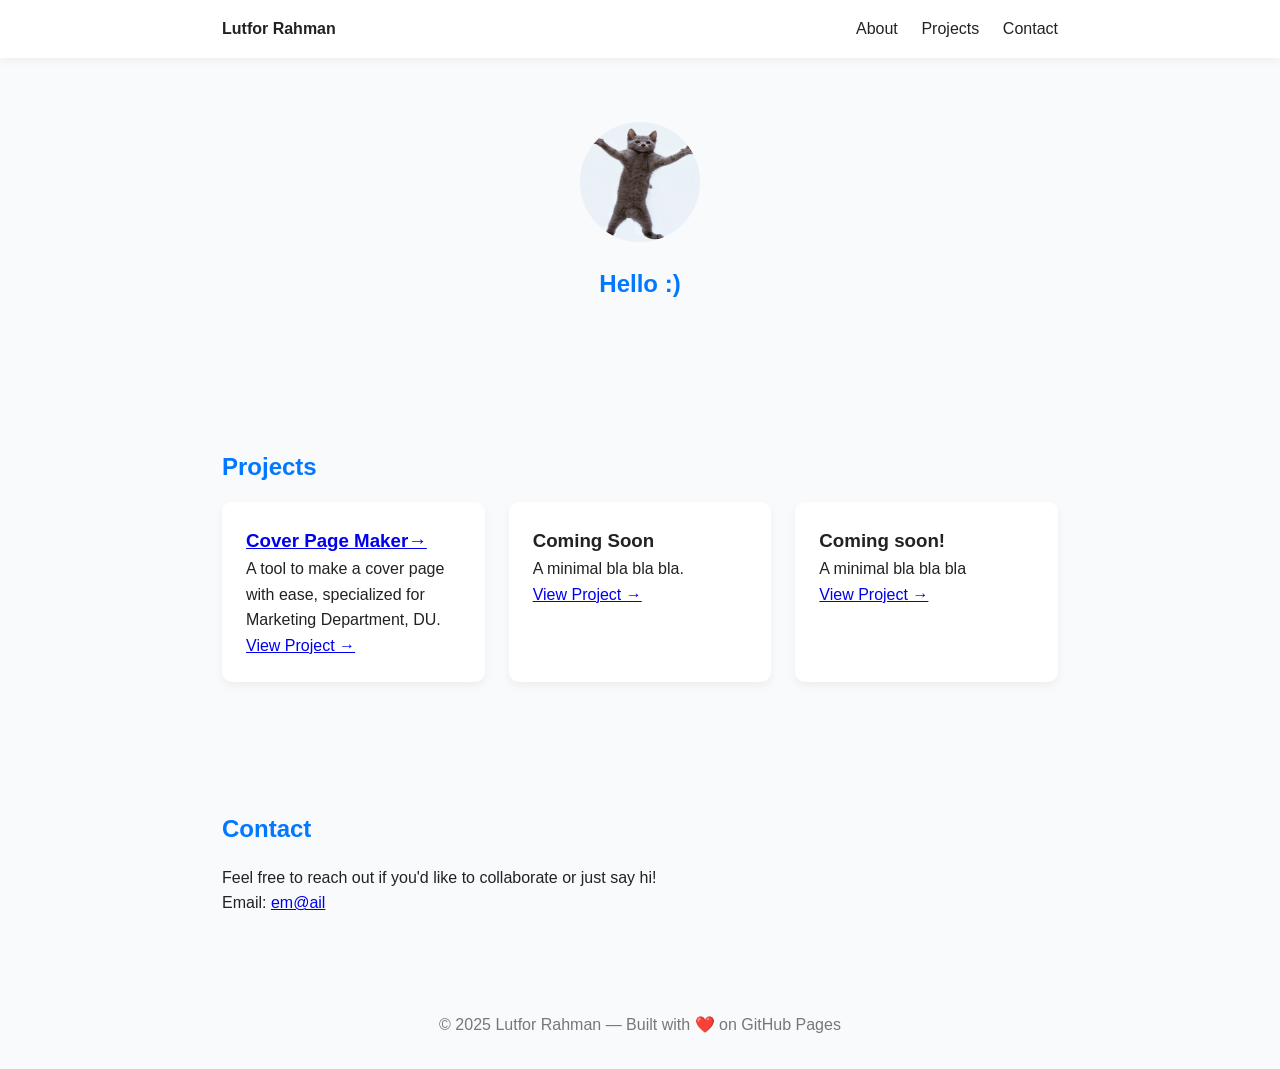
==== commit 1c7841fb: "Update index.html" ====
--- a/index.html
+++ b/index.html
@@ -108,7 +108,7 @@
   </header>
 
   <section class="intro" id="about">
-    <img src="Y2lkPTc5MGI3NjExNDBlYXQyaHpsenl4ZXhsYnd6cjhyOGUxaGZjZnB5dWVvdHpsd3Q0aiZlcD12MV9pbnRlcm5hbF9naWZfYnlfaWQmY3Q9Zw" alt="Your Photo" />
+    <img src="img/cat.gif" alt="Your Photo" />
     <h1>Hello :) </h1>
    
   </section>
